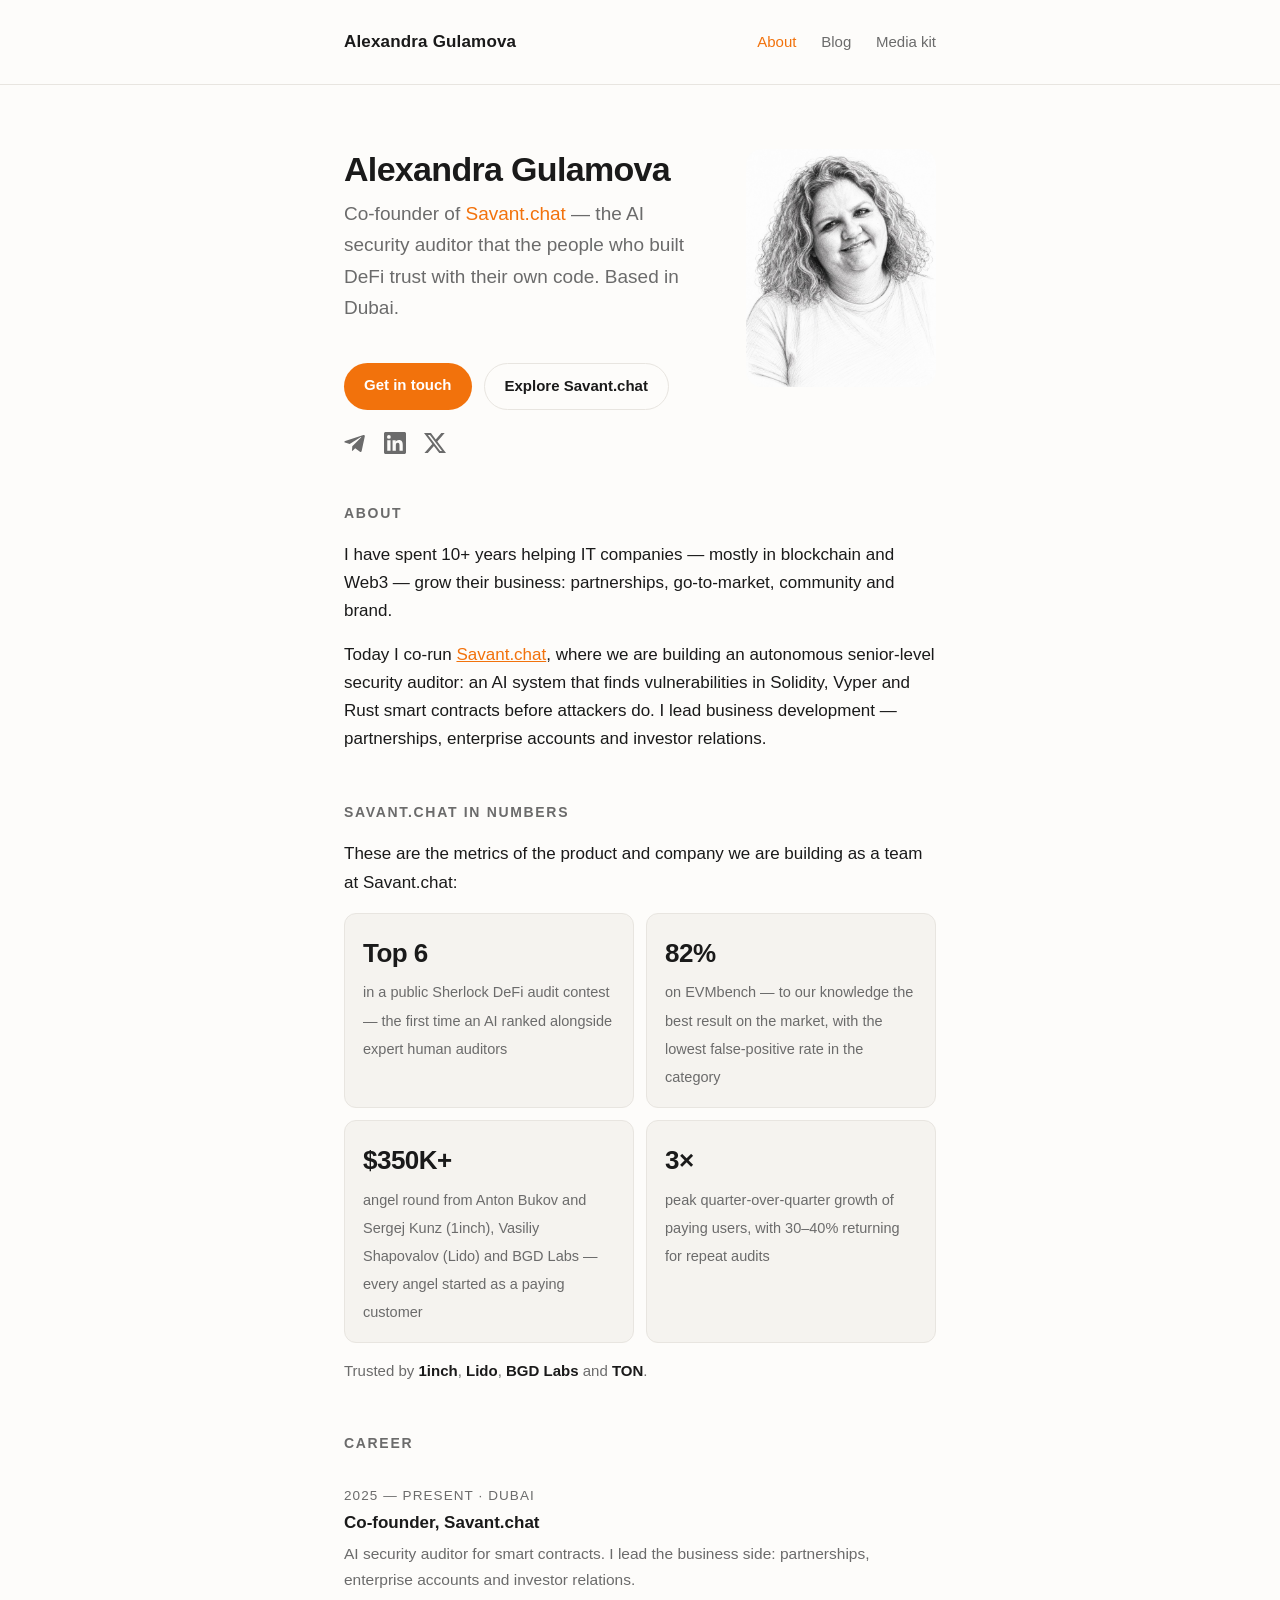
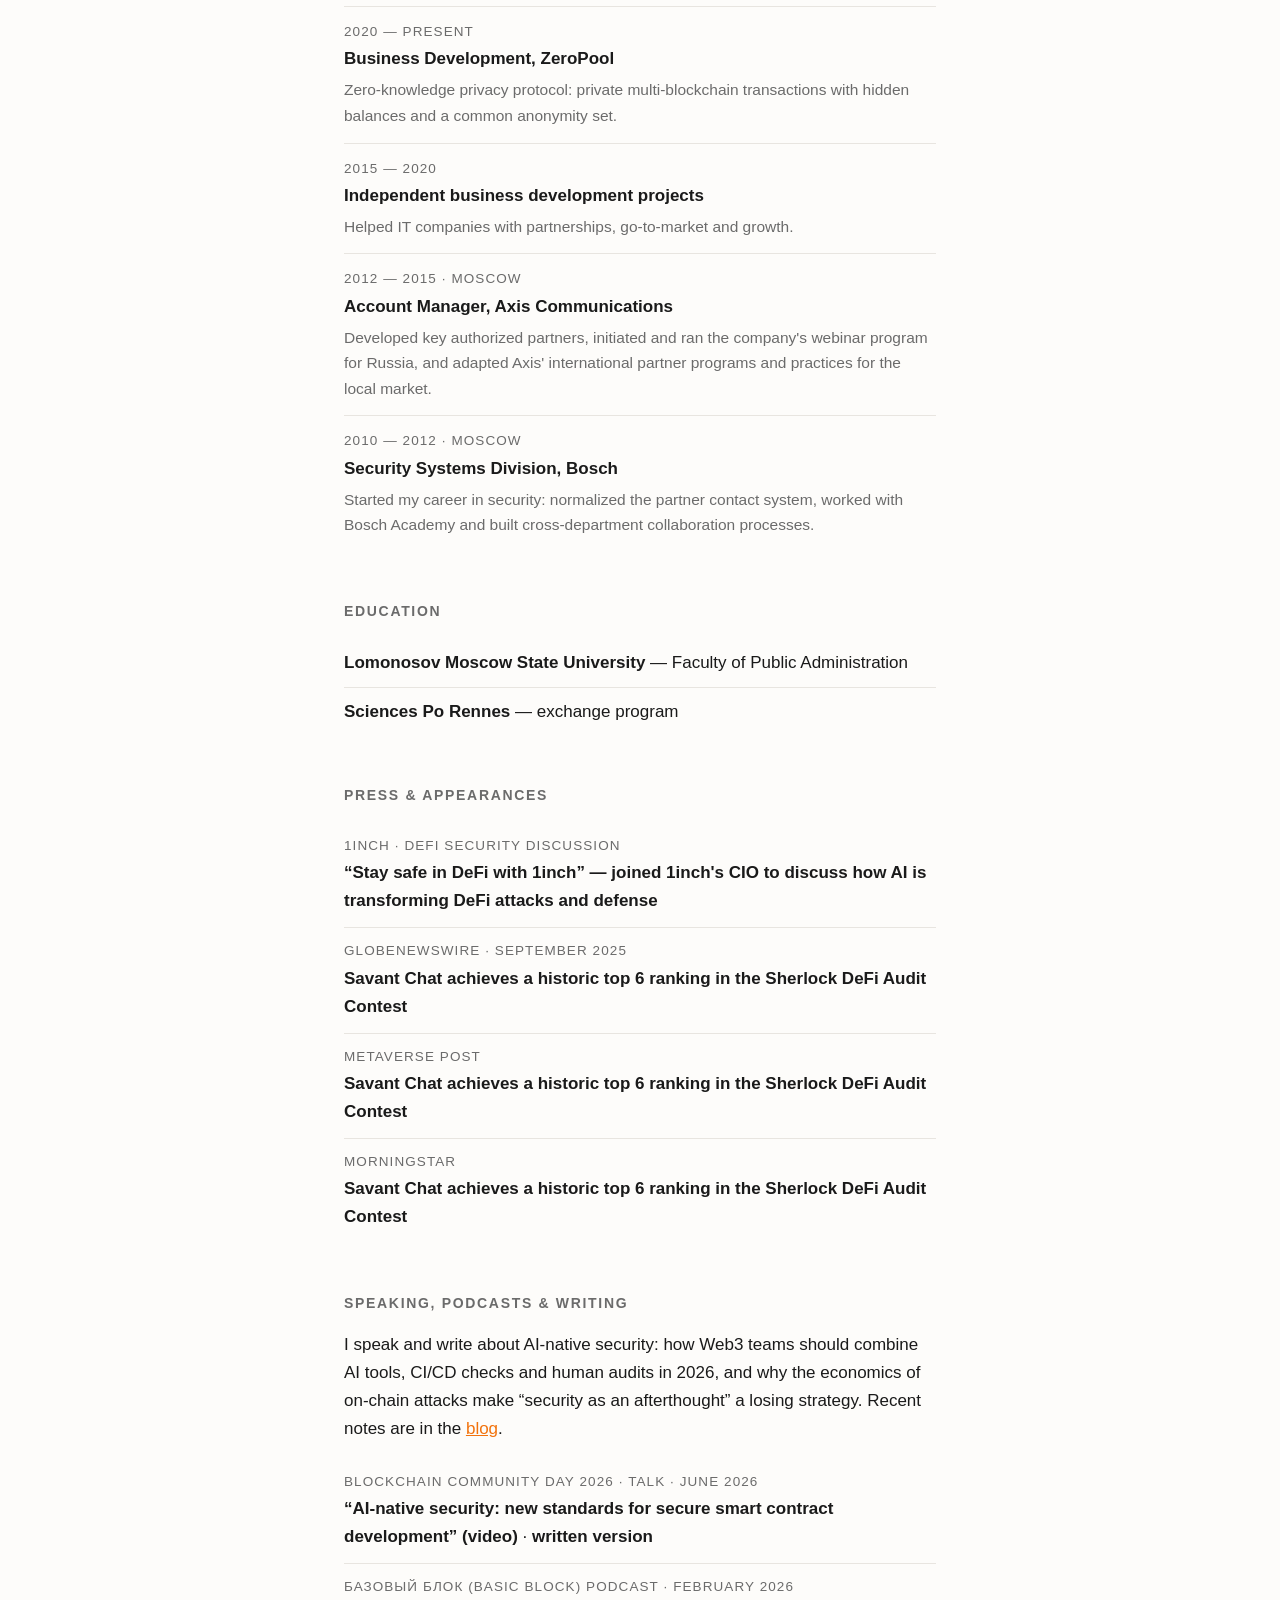
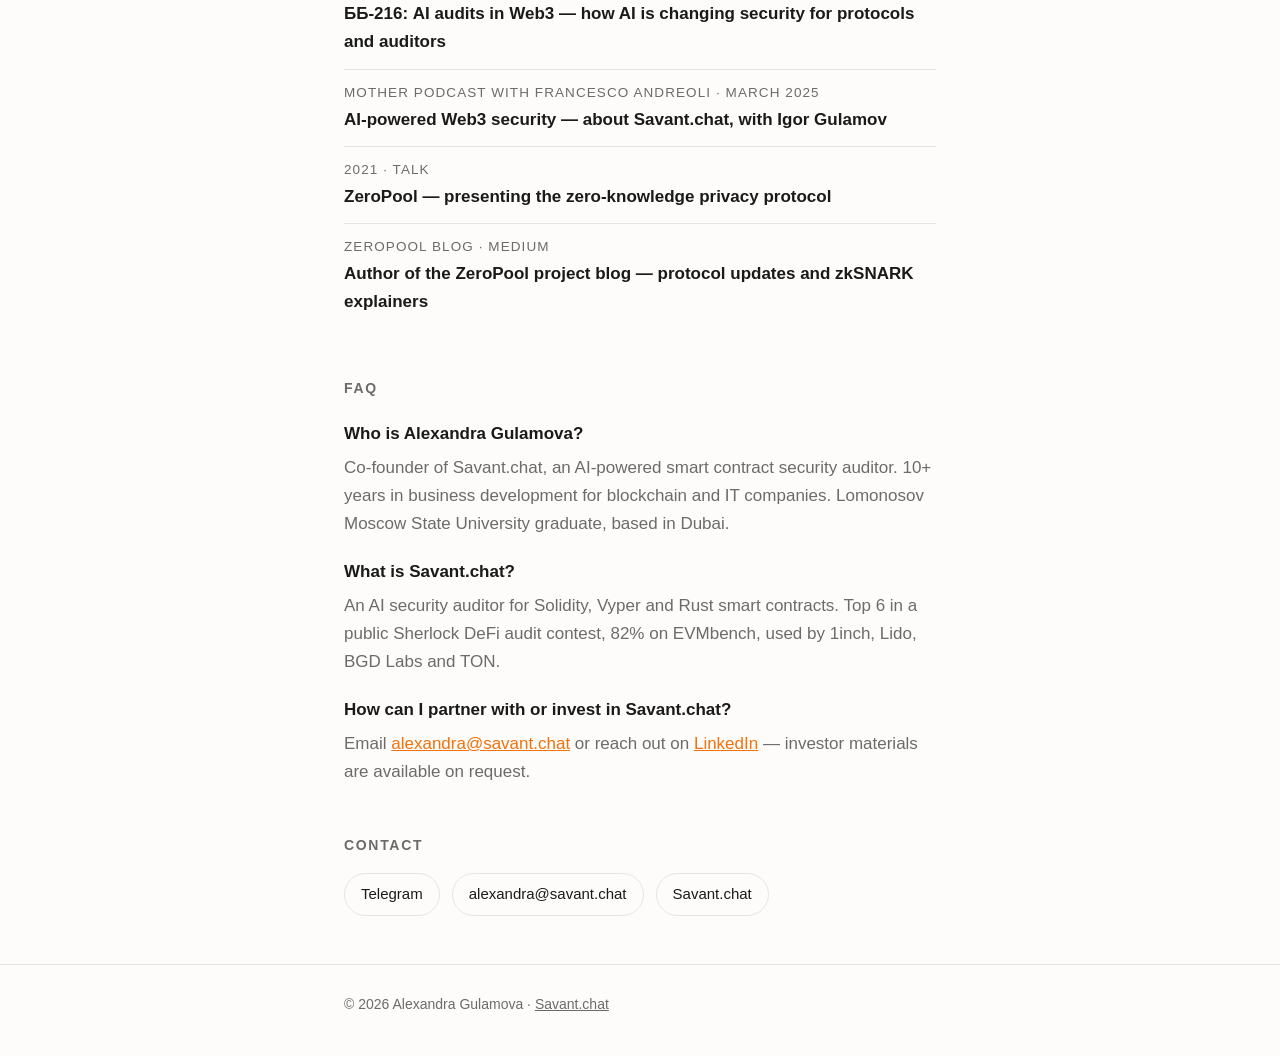
==== index.html @ 01d010b0 "Personal site: pages, blog generator, media kit Co-Authored-By: Claude Fable 5 <noreply@anthropic.co" ====
<!DOCTYPE html>
<html lang="en">
<head>
<meta charset="UTF-8">
<meta name="viewport" content="width=device-width, initial-scale=1.0">
<title>Alexandra Gulamova — Co-founder of Savant.chat | AI Smart Contract Security</title>
<meta name="description" content="Alexandra Gulamova is a co-founder of Savant.chat, the AI smart contract security auditor trusted by 1inch, Lido, BGD Labs and TON. 10+ years of business development in blockchain and IT. Based in Dubai. Open to partnerships and investor conversations.">
<meta name="author" content="Alexandra Gulamova">
<link rel="canonical" href="https://alexandragulamova.com/">
<meta property="og:type" content="profile">
<meta property="og:title" content="Alexandra Gulamova — Co-founder of Savant.chat">
<meta property="og:description" content="Co-founder of Savant.chat, the AI smart contract auditor trusted by 1inch, Lido, BGD Labs and TON. Backed by angels from 1inch and Lido. Open to partnerships and investor conversations.">
<meta property="og:url" content="https://alexandragulamova.com/">
<meta property="og:image" content="https://alexandragulamova.com/assets/alexandra.jpg">
<link rel="stylesheet" href="style.css">
<script type="application/ld+json">
{
  "@context": "https://schema.org",
  "@graph": [
    {
      "@type": "Person",
      "@id": "https://alexandragulamova.com/#person",
      "name": "Alexandra Gulamova",
      "url": "https://alexandragulamova.com/",
      "image": "https://alexandragulamova.com/assets/alexandra.jpg",
      "email": "mailto:alexandra@savant.chat",
      "jobTitle": "Co-founder",
      "description": "Co-founder of Savant.chat, the AI smart contract security auditor trusted by 1inch, Lido, BGD Labs and TON. 10+ years of business development in blockchain and IT.",
      "worksFor": {
        "@type": "Organization",
        "@id": "https://savant.chat/#org",
        "name": "Savant.chat",
        "url": "https://savant.chat",
        "description": "AI-powered smart contract security auditor for Solidity, Vyper and Rust. Ranked top 6 in a public Sherlock DeFi audit contest against expert human auditors. Trusted by 1inch, Lido, BGD Labs and TON; backed by angel investors from 1inch and Lido."
      },
      "affiliation": {
        "@type": "Organization",
        "name": "ZeroPool",
        "url": "https://zeropool.network/",
        "description": "Zero-knowledge privacy protocol for multi-blockchain private transactions"
      },
      "alumniOf": [
        {
          "@type": "CollegeOrUniversity",
          "name": "Lomonosov Moscow State University, Faculty of Public Administration"
        },
        {
          "@type": "CollegeOrUniversity",
          "name": "Sciences Po Rennes"
        }
      ],
      "address": {
        "@type": "PostalAddress",
        "addressLocality": "Dubai",
        "addressCountry": "AE"
      },
      "knowsAbout": ["Web3 security", "smart contract auditing", "AI security tools", "business development", "go-to-market strategy", "partnerships", "blockchain", "DeFi"],
      "sameAs": [
        "https://www.linkedin.com/in/alexandra-gulamova/",
        "https://x.com/alexgulamova",
        "https://t.me/AlexandraGulamova"
      ],
      "subjectOf": [
        {
          "@type": "Article",
          "headline": "Stay safe in DeFi with 1inch",
          "url": "https://1inch.com/blog/post/stay-safe-in-defi-with-1inch",
          "publisher": { "@type": "Organization", "name": "1inch" }
        },
        {
          "@type": "Article",
          "headline": "Savant Chat achieves a historic top 6 ranking in the Sherlock DeFi Audit Contest",
          "url": "https://www.globenewswire.com/news-release/2025/09/02/3143051/0/en/Savant-Chat-achieves-a-historic-top-6-ranking-in-the-Sherlock-DeFi-Audit-Contest.html",
          "publisher": { "@type": "Organization", "name": "GlobeNewswire" }
        },
        {
          "@type": "VideoObject",
          "name": "ББ-216: Игорь и Александра Гуламовы (Savant.chat) про ИИ-аудиты в Web3",
          "url": "https://www.youtube.com/watch?v=EudACqKiTMM",
          "publisher": { "@type": "Organization", "name": "Базовый Блок podcast" }
        },
        {
          "@type": "VideoObject",
          "name": "AI-native security: new standards for secure smart contract development — Blockchain Community Day 2026",
          "url": "https://www.youtube.com/watch?v=ZrZ4AwwzMtY",
          "publisher": { "@type": "Organization", "name": "Blockchain Professionals" }
        },
        {
          "@type": "VideoObject",
          "name": "AI powered Web3 Security — Mother podcast with Francesco Andreoli",
          "url": "https://www.youtube.com/watch?v=mXVgyqHAiFk",
          "publisher": { "@type": "Organization", "name": "Mother" }
        }
      ]
    },
    {
      "@type": "WebSite",
      "url": "https://alexandragulamova.com/",
      "name": "Alexandra Gulamova",
      "about": { "@id": "https://alexandragulamova.com/#person" }
    },
    {
      "@type": "FAQPage",
      "mainEntity": [
        {
          "@type": "Question",
          "name": "Who is Alexandra Gulamova?",
          "acceptedAnswer": {
            "@type": "Answer",
            "text": "Alexandra Gulamova is a co-founder of Savant.chat, an AI-powered smart contract security auditor. She has 10+ years of experience in business development for blockchain and IT companies, graduated from Lomonosov Moscow State University, and is based in Dubai."
          }
        },
        {
          "@type": "Question",
          "name": "What is Savant.chat?",
          "acceptedAnswer": {
            "@type": "Answer",
            "text": "Savant.chat is an AI security auditor for smart contracts in Solidity, Vyper and Rust. It ranked top 6 in a public Sherlock DeFi audit contest against expert human auditors, scores 82% on EVMbench, and is used by 1inch, Lido, BGD Labs and TON. The company raised a $350K+ angel round from the founders of 1inch and Lido — every angel started as a paying customer."
          }
        },
        {
          "@type": "Question",
          "name": "How can I partner with or invest in Savant.chat?",
          "acceptedAnswer": {
            "@type": "Answer",
            "text": "For partnerships, enterprise pilots, or investor conversations, contact Alexandra Gulamova on LinkedIn (linkedin.com/in/alexandra-gulamova). Investor materials are available on request."
          }
        }
      ]
    }
  ]
}
</script>
</head>
<body>

<header class="site">
  <div class="wrap">
    <a class="logo" href="index.html">Alexandra Gulamova</a>
    <nav>
      <a href="index.html" aria-current="page">About</a>
      <a href="blog/index.html">Blog</a>
      <a href="media-kit.html">Media kit</a>
    </nav>
  </div>
</header>

<main>
  <div class="wrap">
    <div class="hero">
      <div class="hero-text">
        <h1>Alexandra Gulamova</h1>
        <p class="tagline">Co-founder of <a href="https://savant.chat">Savant.chat</a> — the AI security auditor that the people who built DeFi trust with their own code. Based in Dubai.</p>
        <div class="cta">
          <a class="primary" href="https://t.me/AlexandraGulamova">Get in touch</a>
          <a class="secondary" href="https://savant.chat">Explore Savant.chat</a>
        </div>
        <div class="social">
          <a href="https://t.me/AlexandraGulamova" aria-label="Telegram" title="Telegram">
            <svg viewBox="0 0 24 24" xmlns="http://www.w3.org/2000/svg" role="img" aria-hidden="true"><path d="M9.04 15.51l-.37 5.24c.53 0 .76-.23 1.04-.5l2.5-2.39 5.18 3.79c.95.52 1.63.25 1.87-.87l3.39-15.91c.3-1.4-.51-1.95-1.44-1.6L1.32 9.86c-1.36.53-1.34 1.29-.23 1.64l5.08 1.58L17.96 5.7c.56-.37 1.07-.17.65.2L9.04 15.51z"/></svg>
          </a>
          <a href="https://www.linkedin.com/in/alexandra-gulamova/" aria-label="LinkedIn" title="LinkedIn">
            <svg viewBox="0 0 24 24" xmlns="http://www.w3.org/2000/svg" role="img" aria-hidden="true"><path d="M20.45 20.45h-3.55v-5.57c0-1.33-.03-3.04-1.85-3.04-1.86 0-2.14 1.45-2.14 2.94v5.67H9.35V9h3.41v1.56h.05c.48-.9 1.64-1.85 3.37-1.85 3.6 0 4.27 2.37 4.27 5.46v6.28zM5.34 7.43a2.06 2.06 0 1 1 0-4.12 2.06 2.06 0 0 1 0 4.12zM7.12 20.45H3.56V9h3.56v11.45zM22.22 0H1.77C.79 0 0 .77 0 1.72v20.55C0 23.23.79 24 1.77 24h20.45c.98 0 1.78-.77 1.78-1.73V1.72C24 .77 23.2 0 22.22 0z"/></svg>
          </a>
          <a href="https://x.com/alexgulamova" aria-label="X (Twitter)" title="X (Twitter)">
            <svg viewBox="0 0 24 24" xmlns="http://www.w3.org/2000/svg" role="img" aria-hidden="true"><path d="M18.9 1.15h3.68l-8.04 9.19L24 22.85h-7.41l-5.8-7.58-6.64 7.58H.47l8.6-9.83L0 1.15h7.59l5.24 6.93 6.07-6.93zm-1.29 19.5h2.04L6.49 3.24H4.3l13.31 17.41z"/></svg>
          </a>
        </div>
      </div>
      <img src="assets/alexandra.jpg" alt="Alexandra Gulamova, co-founder of Savant.chat — pencil portrait" width="576" height="720">
    </div>

    <h2>About</h2>
    <p>I have spent 10+ years helping IT companies — mostly in blockchain and Web3 — grow their business: partnerships, go-to-market, community and brand.</p>
    <p>Today I co-run <a href="https://savant.chat">Savant.chat</a>, where we are building an autonomous senior-level security auditor: an AI system that finds vulnerabilities in Solidity, Vyper and Rust smart contracts before attackers do. I lead business development — partnerships, enterprise accounts and investor relations.</p>

    <h2>Savant.chat in numbers</h2>
    <p>These are the metrics of the product and company we are building as a team at Savant.chat:</p>
    <div class="metrics">
      <div class="metric"><span class="num">Top 6</span><span class="desc">in a public Sherlock DeFi audit contest — the first time an AI ranked alongside expert human auditors</span></div>
      <div class="metric"><span class="num">82%</span><span class="desc">on EVMbench — to our knowledge the best result on the market, with the lowest false-positive rate in the category</span></div>
      <div class="metric"><span class="num">$350K+</span><span class="desc">angel round from Anton Bukov and Sergej Kunz (1inch), Vasiliy Shapovalov (Lido) and BGD Labs — every angel started as a paying customer</span></div>
      <div class="metric"><span class="num">3×</span><span class="desc">peak quarter-over-quarter growth of paying users, with 30–40% returning for repeat audits</span></div>
    </div>
    <p class="trusted">Trusted by <strong>1inch</strong>, <strong>Lido</strong>, <strong>BGD Labs</strong> and <strong>TON</strong>.</p>

    <h2>Career</h2>
    <ul class="timeline">
      <li>
        <span class="period">2025 — present · Dubai</span>
        <span class="role">Co-founder, Savant.chat</span>
        <p>AI security auditor for smart contracts. I lead the business side: partnerships, enterprise accounts and investor relations.</p>
      </li>
      <li>
        <span class="period">2020 — present</span>
        <span class="role">Business Development, ZeroPool</span>
        <p>Zero-knowledge privacy protocol: private multi-blockchain transactions with hidden balances and a common anonymity set.</p>
      </li>
      <li>
        <span class="period">2015 — 2020</span>
        <span class="role">Independent business development projects</span>
        <p>Helped IT companies with partnerships, go-to-market and growth.</p>
      </li>
      <li>
        <span class="period">2012 — 2015 · Moscow</span>
        <span class="role">Account Manager, Axis Communications</span>
        <p>Developed key authorized partners, initiated and ran the company's webinar program for Russia, and adapted Axis' international partner programs and practices for the local market.</p>
      </li>
      <li>
        <span class="period">2010 — 2012 · Moscow</span>
        <span class="role">Security Systems Division, Bosch</span>
        <p>Started my career in security: normalized the partner contact system, worked with Bosch Academy and built cross-department collaboration processes.</p>
      </li>
    </ul>

    <h2>Education</h2>
    <ul class="facts">
      <li><strong>Lomonosov Moscow State University</strong> — Faculty of Public Administration</li>
      <li><strong>Sciences Po Rennes</strong> — exchange program</li>
    </ul>

    <h2>Press &amp; appearances</h2>
    <ul class="press">
      <li>
        <span class="src">1inch · DeFi security discussion</span>
        <a href="https://1inch.com/blog/post/stay-safe-in-defi-with-1inch">“Stay safe in DeFi with 1inch” — joined 1inch's CIO to discuss how AI is transforming DeFi attacks and defense</a>
      </li>
      <li>
        <span class="src">GlobeNewswire · September 2025</span>
        <a href="https://www.globenewswire.com/news-release/2025/09/02/3143051/0/en/Savant-Chat-achieves-a-historic-top-6-ranking-in-the-Sherlock-DeFi-Audit-Contest.html">Savant Chat achieves a historic top 6 ranking in the Sherlock DeFi Audit Contest</a>
      </li>
      <li>
        <span class="src">Metaverse Post</span>
        <a href="https://mpost.io/savant-chat-achieves-a-historic-top-6-ranking-in-the-sherlock-defi-audit-contest/">Savant Chat achieves a historic top 6 ranking in the Sherlock DeFi Audit Contest</a>
      </li>
      <li>
        <span class="src">Morningstar</span>
        <a href="https://www.morningstar.com/news/globe-newswire/9521866/savant-chat-achieves-a-historic-top-6-ranking-in-the-sherlock-defi-audit-contest">Savant Chat achieves a historic top 6 ranking in the Sherlock DeFi Audit Contest</a>
      </li>
    </ul>

    <h2>Speaking, podcasts &amp; writing</h2>
    <p>I speak and write about AI-native security: how Web3 teams should combine AI tools, CI/CD checks and human audits in 2026, and why the economics of on-chain attacks make “security as an afterthought” a losing strategy. Recent notes are in the <a href="blog/index.html">blog</a>.</p>
    <ul class="press">
      <li>
        <span class="src">Blockchain Community Day 2026 · Talk · June 2026</span>
        <a href="https://www.youtube.com/watch?v=ZrZ4AwwzMtY">“AI-native security: new standards for secure smart contract development” (video)</a> · <a href="blog/ai-native-security-stack-2026.html">written version</a>
      </li>
      <li>
        <span class="src">Базовый Блок (Basic Block) podcast · February 2026</span>
        <a href="https://www.youtube.com/watch?v=EudACqKiTMM">ББ-216: AI audits in Web3 — how AI is changing security for protocols and auditors</a>
      </li>
      <li>
        <span class="src">Mother podcast with Francesco Andreoli · March 2025</span>
        <a href="https://www.youtube.com/watch?v=mXVgyqHAiFk">AI-powered Web3 security — about Savant.chat, with Igor Gulamov</a>
      </li>
      <li>
        <span class="src">2021 · Talk</span>
        <a href="https://www.youtube.com/watch?v=l5u73IUdxP8">ZeroPool — presenting the zero-knowledge privacy protocol</a>
      </li>
      <li>
        <span class="src">ZeroPool blog · Medium</span>
        <a href="https://medium.com/zeropool">Author of the ZeroPool project blog — protocol updates and zkSNARK explainers</a>
      </li>
    </ul>

    <h2>FAQ</h2>
    <dl class="faq">
      <dt>Who is Alexandra Gulamova?</dt>
      <dd>Co-founder of Savant.chat, an AI-powered smart contract security auditor. 10+ years in business development for blockchain and IT companies. Lomonosov Moscow State University graduate, based in Dubai.</dd>
      <dt>What is Savant.chat?</dt>
      <dd>An AI security auditor for Solidity, Vyper and Rust smart contracts. Top 6 in a public Sherlock DeFi audit contest, 82% on EVMbench, used by 1inch, Lido, BGD Labs and TON.</dd>
      <dt>How can I partner with or invest in Savant.chat?</dt>
      <dd>Email <a href="mailto:alexandra@savant.chat">alexandra@savant.chat</a> or reach out on <a href="https://www.linkedin.com/in/alexandra-gulamova/">LinkedIn</a> — investor materials are available on request.</dd>
    </dl>

    <h2>Contact</h2>
    <div class="links">
      <a href="https://t.me/AlexandraGulamova">Telegram</a>
      <a href="mailto:alexandra@savant.chat">alexandra@savant.chat</a>
      <a href="https://savant.chat">Savant.chat</a>
    </div>
  </div>
</main>

<footer class="site">
  <div class="wrap">
    © 2026 Alexandra Gulamova · <a href="https://savant.chat">Savant.chat</a>
  </div>
</footer>

</body>
</html>
---- style.css ----
:root {
  --bg: #fdfcfa;
  --text: #1a1a1a;
  --muted: #6b6b6b;
  --accent: #f2720c;
  --rule: #e8e5e0;
  --card: #f5f3ef;
  --max: 640px;
}

@media (prefers-color-scheme: dark) {
  :root {
    --bg: #141414;
    --text: #ececec;
    --muted: #9a9a9a;
    --accent: #ff9d42;
    --rule: #2c2c2c;
    --card: #1d1d1d;
  }
}

* { box-sizing: border-box; }

body {
  margin: 0;
  background: var(--bg);
  color: var(--text);
  font-family: -apple-system, BlinkMacSystemFont, "Segoe UI", Roboto, "Helvetica Neue", Arial, sans-serif;
  font-size: 17px;
  line-height: 1.65;
  -webkit-font-smoothing: antialiased;
}

.wrap {
  max-width: var(--max);
  margin: 0 auto;
  padding: 0 24px;
}

header.site {
  padding: 28px 0;
  border-bottom: 1px solid var(--rule);
}

header.site .wrap {
  display: flex;
  justify-content: space-between;
  align-items: baseline;
}

.logo {
  font-weight: 600;
  letter-spacing: 0.01em;
  text-decoration: none;
  color: var(--text);
}

nav {
  text-align: right;
}

nav a {
  color: var(--muted);
  text-decoration: none;
  margin-left: 20px;
  font-size: 15px;
  white-space: nowrap;
}

@media (max-width: 520px) {
  nav a { margin-left: 12px; }
}

nav a:hover, nav a[aria-current="page"] { color: var(--accent); }

main { padding: 64px 0 48px; }

h1 {
  font-size: 34px;
  line-height: 1.2;
  letter-spacing: -0.02em;
  margin: 0 0 8px;
  font-weight: 700;
}

.tagline {
  font-size: 19px;
  color: var(--muted);
  margin: 0 0 40px;
}

.tagline a { color: var(--accent); text-decoration: none; }
.tagline a:hover { text-decoration: underline; }

h2 {
  font-size: 14px;
  text-transform: uppercase;
  letter-spacing: 0.12em;
  color: var(--muted);
  font-weight: 600;
  margin: 48px 0 16px;
}

p { margin: 0 0 16px; }

a { color: var(--accent); }

ul.facts {
  list-style: none;
  padding: 0;
  margin: 0;
}

ul.facts li {
  padding: 10px 0;
  border-bottom: 1px solid var(--rule);
}

ul.facts li:last-child { border-bottom: none; }

ul.facts strong { font-weight: 600; }

.links {
  display: flex;
  flex-wrap: wrap;
  gap: 12px;
  margin-top: 8px;
}

.links a {
  display: inline-block;
  padding: 8px 16px;
  border: 1px solid var(--rule);
  border-radius: 999px;
  text-decoration: none;
  color: var(--text);
  font-size: 15px;
  transition: border-color 0.15s;
}

.links a:hover { border-color: var(--accent); color: var(--accent); }

/* Hero */
.hero {
  display: flex;
  gap: 36px;
  align-items: flex-start;
}

.hero-text { flex: 1; }

.hero img {
  width: 190px;
  height: 238px;
  object-fit: cover;
  border-radius: 16px;
  flex-shrink: 0;
}

@media (max-width: 560px) {
  .hero { flex-direction: column-reverse; gap: 20px; }
  .hero img { width: 132px; height: 165px; }
}

/* Media kit */
.kit-photos {
  display: grid;
  grid-template-columns: 1fr 1fr;
  gap: 16px;
  margin: 0 0 8px;
}

.kit-photos figure { margin: 0; }

.kit-photos img {
  width: 100%;
  border-radius: 12px;
  display: block;
}

.kit-photos figcaption {
  font-size: 14px;
  color: var(--muted);
  margin-top: 8px;
}

.kit-photos figcaption a { color: var(--accent); }

/* Hero CTA */
.cta {
  display: flex;
  flex-wrap: wrap;
  gap: 12px;
  margin: 0 0 8px;
}

.cta a {
  display: inline-block;
  padding: 10px 20px;
  border-radius: 999px;
  text-decoration: none;
  font-size: 15px;
  font-weight: 600;
}

.cta a.primary {
  background: var(--accent);
  color: #fff;
}

@media (prefers-color-scheme: dark) {
  .cta a.primary { color: #1c1208; }
}

.cta a.primary:hover { opacity: 0.9; }

.cta a.secondary {
  border: 1px solid var(--rule);
  color: var(--text);
}

.cta a.secondary:hover { border-color: var(--accent); color: var(--accent); }

/* Social icons */
.social {
  display: flex;
  gap: 18px;
  margin-top: 22px;
  align-items: center;
}

.social a {
  color: var(--muted);
  transition: color 0.15s;
}

.social a:hover { color: var(--accent); }

.social svg {
  width: 22px;
  height: 22px;
  display: block;
  fill: currentColor;
}

/* Metric cards */
.metrics {
  display: grid;
  grid-template-columns: 1fr 1fr;
  gap: 12px;
  margin: 0 0 16px;
}

.metric {
  background: var(--card);
  border: 1px solid var(--rule);
  border-radius: 12px;
  padding: 18px 18px 16px;
}

.metric .num {
  display: block;
  font-size: 26px;
  font-weight: 700;
  letter-spacing: -0.02em;
  margin-bottom: 4px;
}

.metric .desc {
  font-size: 14.5px;
  color: var(--muted);
  line-height: 1.45;
}

.trusted {
  font-size: 15px;
  color: var(--muted);
}

.trusted strong { color: var(--text); font-weight: 600; }

/* Career timeline */
ul.timeline {
  list-style: none;
  padding: 0;
  margin: 0;
}

ul.timeline li {
  padding: 14px 0;
  border-bottom: 1px solid var(--rule);
}

ul.timeline li:last-child { border-bottom: none; }

ul.timeline .period {
  display: block;
  font-size: 13.5px;
  text-transform: uppercase;
  letter-spacing: 0.08em;
  color: var(--muted);
  margin-bottom: 2px;
}

ul.timeline .role {
  font-weight: 650;
}

ul.timeline p {
  margin: 4px 0 0;
  font-size: 15.5px;
  color: var(--muted);
}

/* Press list */
ul.press {
  list-style: none;
  padding: 0;
  margin: 0;
}

ul.press li {
  padding: 12px 0;
  border-bottom: 1px solid var(--rule);
}

ul.press li:last-child { border-bottom: none; }

ul.press .src {
  display: block;
  font-size: 13.5px;
  text-transform: uppercase;
  letter-spacing: 0.08em;
  color: var(--muted);
  margin-bottom: 2px;
}

ul.press a {
  text-decoration: none;
  color: var(--text);
  font-weight: 550;
}

ul.press a:hover { color: var(--accent); }

/* FAQ */
.faq dt {
  font-weight: 650;
  margin: 20px 0 6px;
}

.faq dd {
  margin: 0 0 4px;
  color: var(--muted);
}

.faq dd a { color: var(--accent); }

@media (max-width: 520px) {
  .metrics { grid-template-columns: 1fr; }
}

/* Blog list */
.post-list { list-style: none; padding: 0; margin: 0; }

.post-list li {
  padding: 20px 0;
  border-bottom: 1px solid var(--rule);
}

.post-list .date {
  font-size: 14px;
  color: var(--muted);
  display: block;
  margin-bottom: 4px;
}

.post-list a.title {
  font-size: 20px;
  font-weight: 600;
  text-decoration: none;
  color: var(--text);
}

.post-list a.title:hover { color: var(--accent); }

.post-list p { color: var(--muted); font-size: 16px; margin: 6px 0 0; }

/* Article */
article h1 { font-size: 30px; margin-bottom: 4px; }

article .meta {
  color: var(--muted);
  font-size: 15px;
  margin-bottom: 36px;
}

article h2 {
  font-size: 21px;
  text-transform: none;
  letter-spacing: -0.01em;
  color: var(--text);
  font-weight: 650;
  margin: 36px 0 12px;
}

article ul { padding-left: 22px; margin: 0 0 16px; }
article li { margin-bottom: 6px; }

blockquote {
  margin: 24px 0;
  padding: 16px 20px;
  background: var(--card);
  border-left: 3px solid var(--accent);
  border-radius: 0 8px 8px 0;
  color: var(--muted);
}

blockquote p:last-child { margin-bottom: 0; }

footer.site {
  border-top: 1px solid var(--rule);
  padding: 28px 0 40px;
  color: var(--muted);
  font-size: 14px;
}

footer.site a { color: var(--muted); }

@media (max-width: 520px) {
  h1 { font-size: 28px; }
  main { padding: 44px 0 32px; }
}
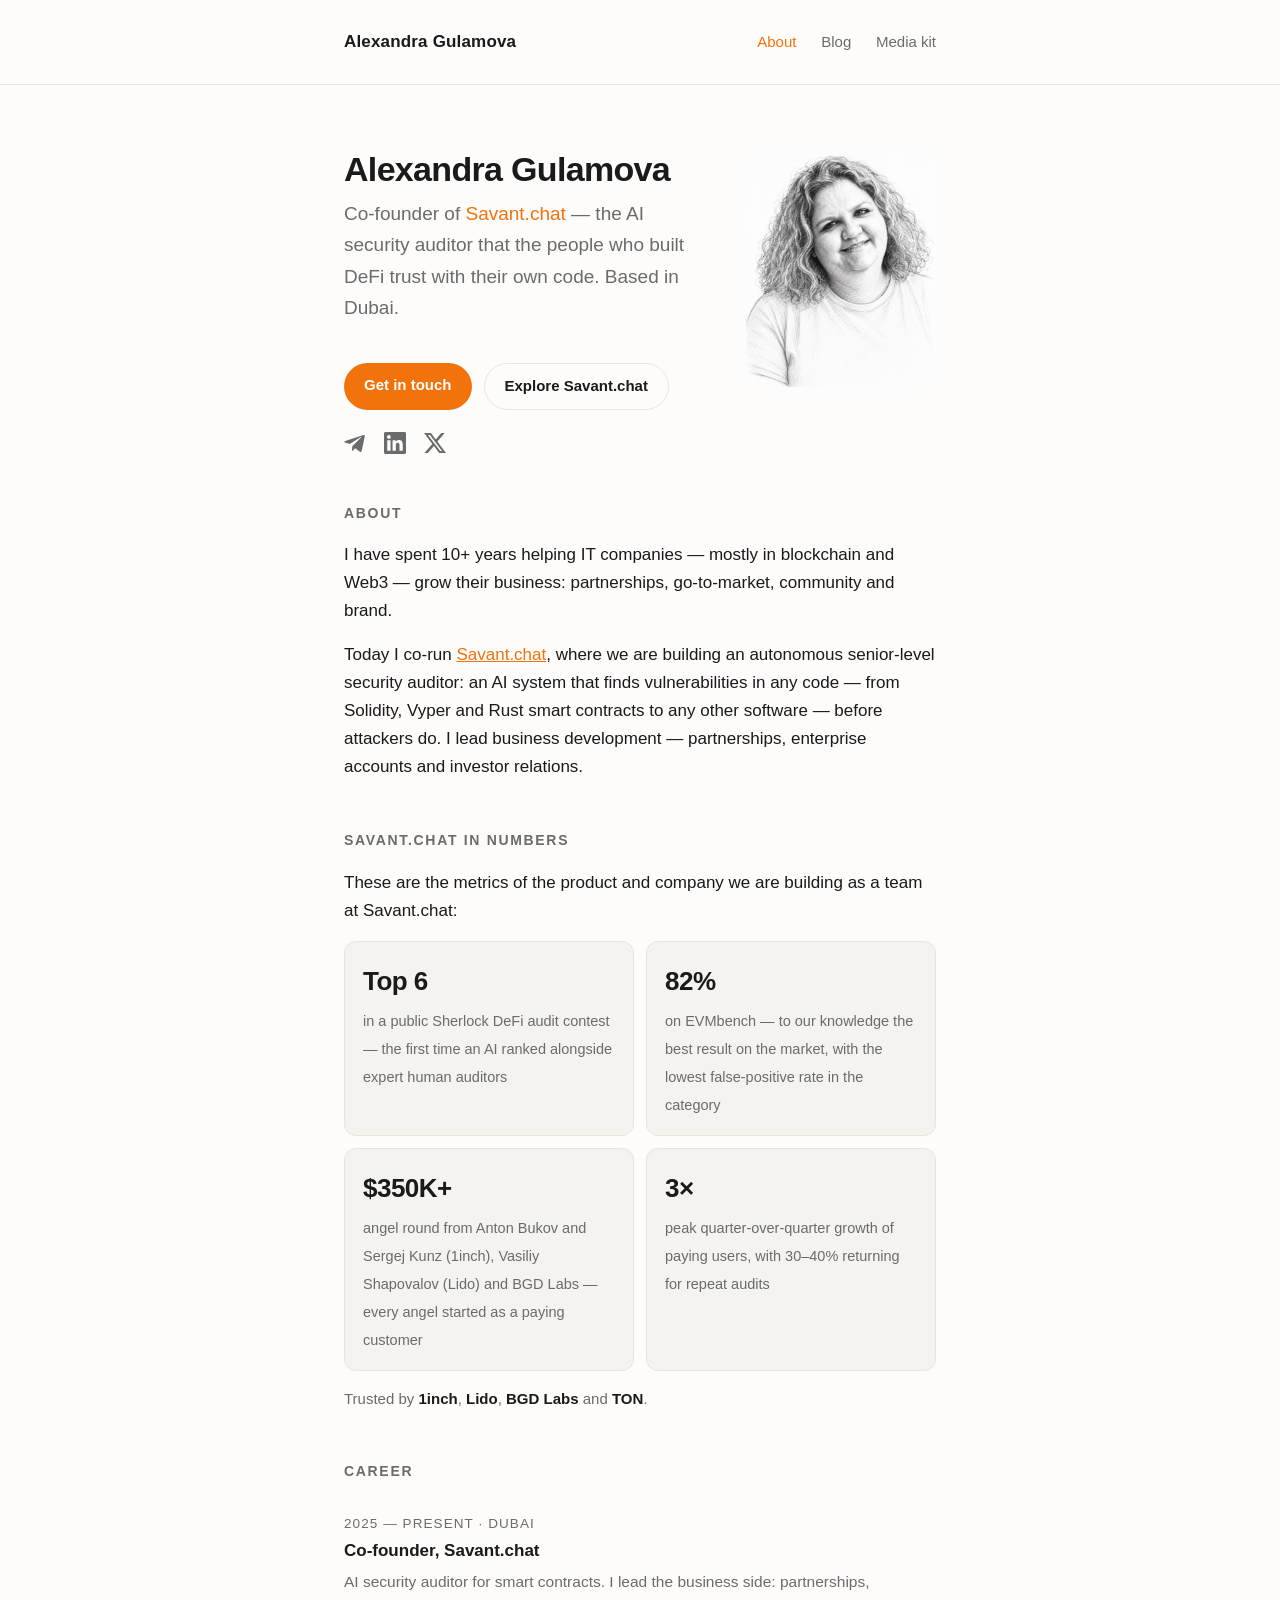
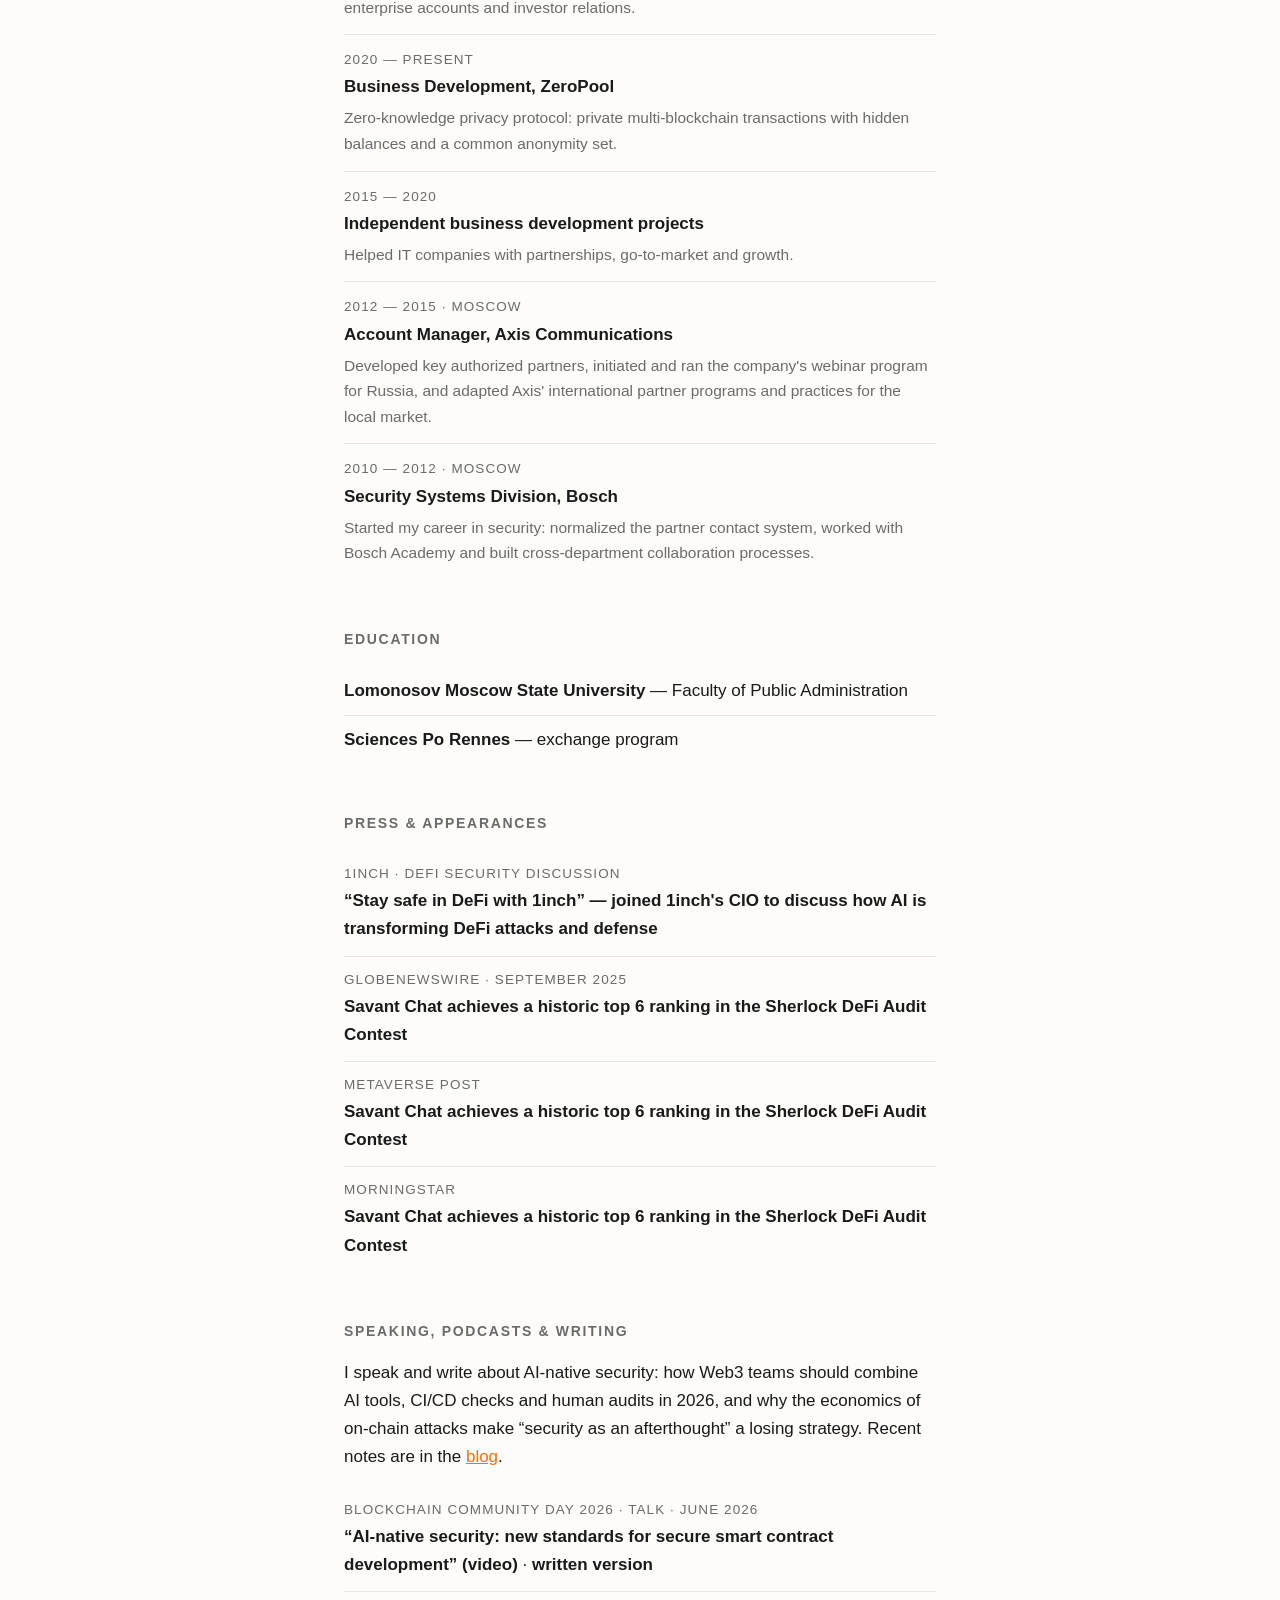
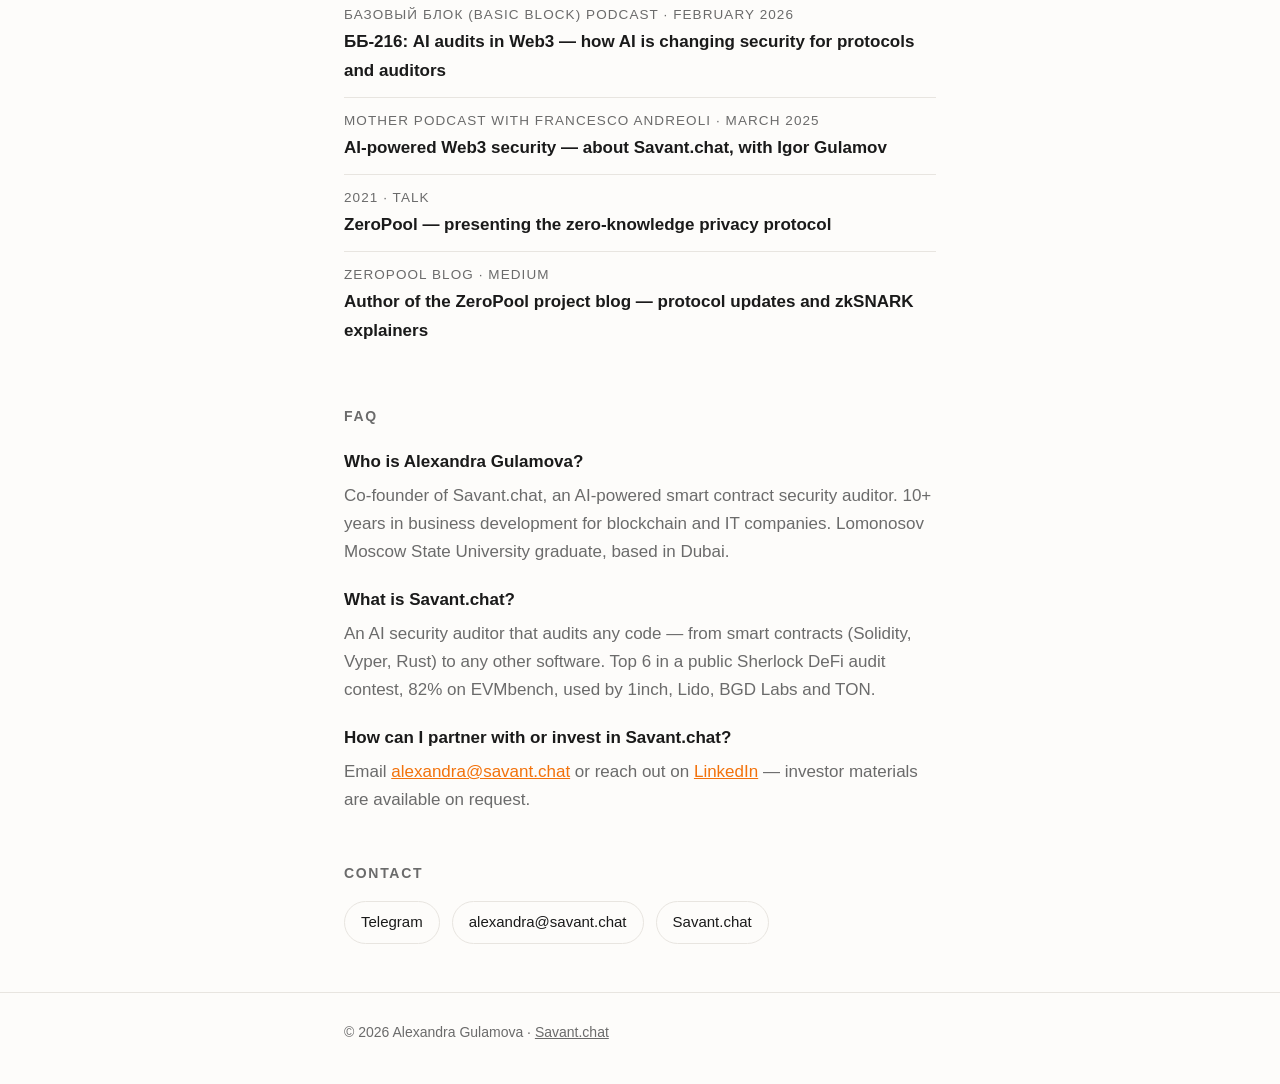
==== commit 5c19ff5a: "Savant.chat audits any code, not only smart contracts Co-Authored-By: Claude Fable 5 <noreply@anthro" ====
--- a/index.html
+++ b/index.html
@@ -4,12 +4,12 @@
 <meta charset="UTF-8">
 <meta name="viewport" content="width=device-width, initial-scale=1.0">
 <title>Alexandra Gulamova — Co-founder of Savant.chat | AI Smart Contract Security</title>
-<meta name="description" content="Alexandra Gulamova is a co-founder of Savant.chat, the AI smart contract security auditor trusted by 1inch, Lido, BGD Labs and TON. 10+ years of business development in blockchain and IT. Based in Dubai. Open to partnerships and investor conversations.">
+<meta name="description" content="Alexandra Gulamova is a co-founder of Savant.chat, the AI security auditor for any code, trusted by 1inch, Lido, BGD Labs and TON. 10+ years of business development in blockchain and IT. Based in Dubai. Open to partnerships and investor conversations.">
 <meta name="author" content="Alexandra Gulamova">
 <link rel="canonical" href="https://alexandragulamova.com/">
 <meta property="og:type" content="profile">
 <meta property="og:title" content="Alexandra Gulamova — Co-founder of Savant.chat">
-<meta property="og:description" content="Co-founder of Savant.chat, the AI smart contract auditor trusted by 1inch, Lido, BGD Labs and TON. Backed by angels from 1inch and Lido. Open to partnerships and investor conversations.">
+<meta property="og:description" content="Co-founder of Savant.chat, the AI security auditor for any code, trusted by 1inch, Lido, BGD Labs and TON. Backed by angels from 1inch and Lido. Open to partnerships and investor conversations.">
 <meta property="og:url" content="https://alexandragulamova.com/">
 <meta property="og:image" content="https://alexandragulamova.com/assets/alexandra.jpg">
 <link rel="stylesheet" href="style.css">
@@ -25,13 +25,13 @@
       "image": "https://alexandragulamova.com/assets/alexandra.jpg",
       "email": "mailto:alexandra@savant.chat",
       "jobTitle": "Co-founder",
-      "description": "Co-founder of Savant.chat, the AI smart contract security auditor trusted by 1inch, Lido, BGD Labs and TON. 10+ years of business development in blockchain and IT.",
+      "description": "Co-founder of Savant.chat, the AI security auditor for any code, trusted by 1inch, Lido, BGD Labs and TON. 10+ years of business development in blockchain and IT.",
       "worksFor": {
         "@type": "Organization",
         "@id": "https://savant.chat/#org",
         "name": "Savant.chat",
         "url": "https://savant.chat",
-        "description": "AI-powered smart contract security auditor for Solidity, Vyper and Rust. Ranked top 6 in a public Sherlock DeFi audit contest against expert human auditors. Trusted by 1inch, Lido, BGD Labs and TON; backed by angel investors from 1inch and Lido."
+        "description": "AI-powered security auditor for any code — from smart contracts (Solidity, Vyper, Rust) to any other software. Ranked top 6 in a public Sherlock DeFi audit contest against expert human auditors. Trusted by 1inch, Lido, BGD Labs and TON; backed by angel investors from 1inch and Lido."
       },
       "affiliation": {
         "@type": "Organization",
@@ -115,7 +115,7 @@
           "name": "What is Savant.chat?",
           "acceptedAnswer": {
             "@type": "Answer",
-            "text": "Savant.chat is an AI security auditor for smart contracts in Solidity, Vyper and Rust. It ranked top 6 in a public Sherlock DeFi audit contest against expert human auditors, scores 82% on EVMbench, and is used by 1inch, Lido, BGD Labs and TON. The company raised a $350K+ angel round from the founders of 1inch and Lido — every angel started as a paying customer."
+            "text": "Savant.chat is an AI security auditor that audits any code — from smart contracts (Solidity, Vyper, Rust) to any other software. It ranked top 6 in a public Sherlock DeFi audit contest against expert human auditors, scores 82% on EVMbench, and is used by 1inch, Lido, BGD Labs and TON. The company raised a $350K+ angel round from the founders of 1inch and Lido — every angel started as a paying customer."
           }
         },
         {
@@ -172,7 +172,7 @@
 
     <h2>About</h2>
     <p>I have spent 10+ years helping IT companies — mostly in blockchain and Web3 — grow their business: partnerships, go-to-market, community and brand.</p>
-    <p>Today I co-run <a href="https://savant.chat">Savant.chat</a>, where we are building an autonomous senior-level security auditor: an AI system that finds vulnerabilities in Solidity, Vyper and Rust smart contracts before attackers do. I lead business development — partnerships, enterprise accounts and investor relations.</p>
+    <p>Today I co-run <a href="https://savant.chat">Savant.chat</a>, where we are building an autonomous senior-level security auditor: an AI system that finds vulnerabilities in any code — from Solidity, Vyper and Rust smart contracts to any other software — before attackers do. I lead business development — partnerships, enterprise accounts and investor relations.</p>
 
     <h2>Savant.chat in numbers</h2>
     <p>These are the metrics of the product and company we are building as a team at Savant.chat:</p>
@@ -269,7 +269,7 @@
       <dt>Who is Alexandra Gulamova?</dt>
       <dd>Co-founder of Savant.chat, an AI-powered smart contract security auditor. 10+ years in business development for blockchain and IT companies. Lomonosov Moscow State University graduate, based in Dubai.</dd>
       <dt>What is Savant.chat?</dt>
-      <dd>An AI security auditor for Solidity, Vyper and Rust smart contracts. Top 6 in a public Sherlock DeFi audit contest, 82% on EVMbench, used by 1inch, Lido, BGD Labs and TON.</dd>
+      <dd>An AI security auditor that audits any code — from smart contracts (Solidity, Vyper, Rust) to any other software. Top 6 in a public Sherlock DeFi audit contest, 82% on EVMbench, used by 1inch, Lido, BGD Labs and TON.</dd>
       <dt>How can I partner with or invest in Savant.chat?</dt>
       <dd>Email <a href="mailto:alexandra@savant.chat">alexandra@savant.chat</a> or reach out on <a href="https://www.linkedin.com/in/alexandra-gulamova/">LinkedIn</a> — investor materials are available on request.</dd>
     </dl>
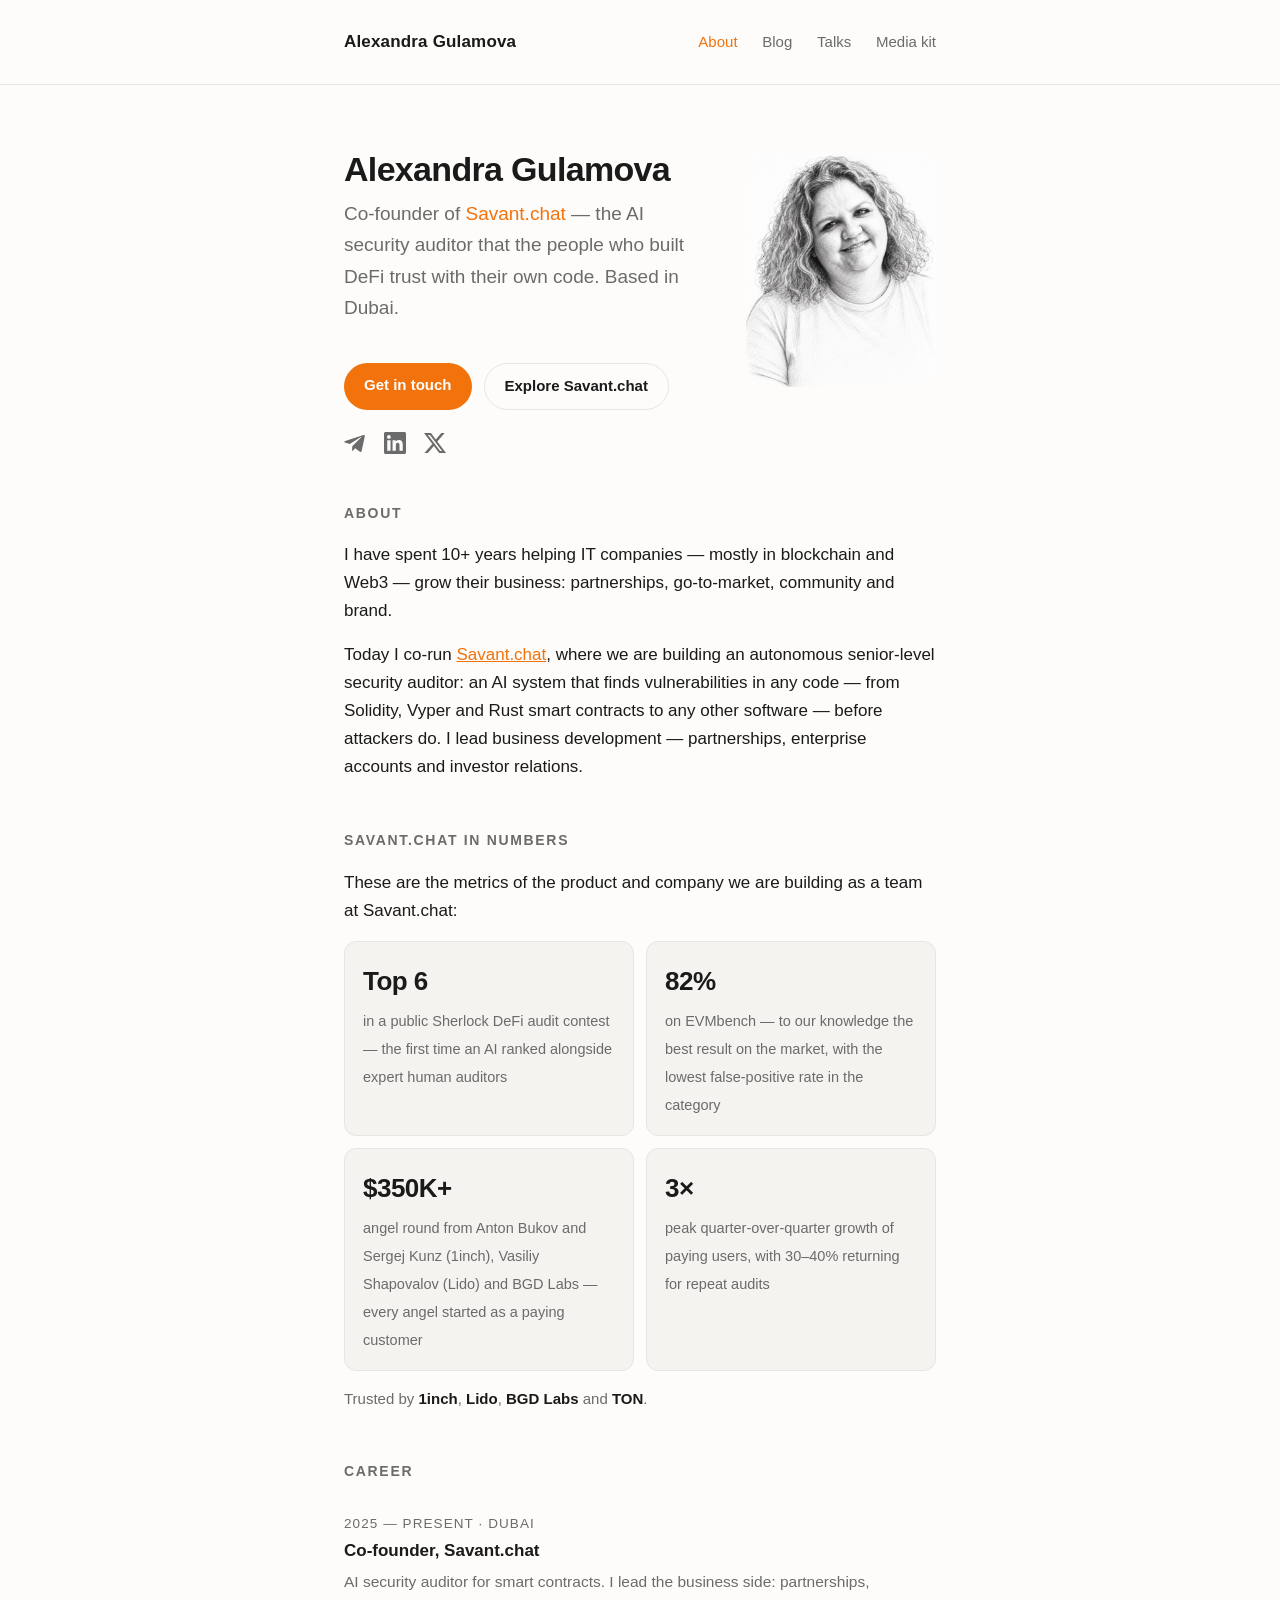
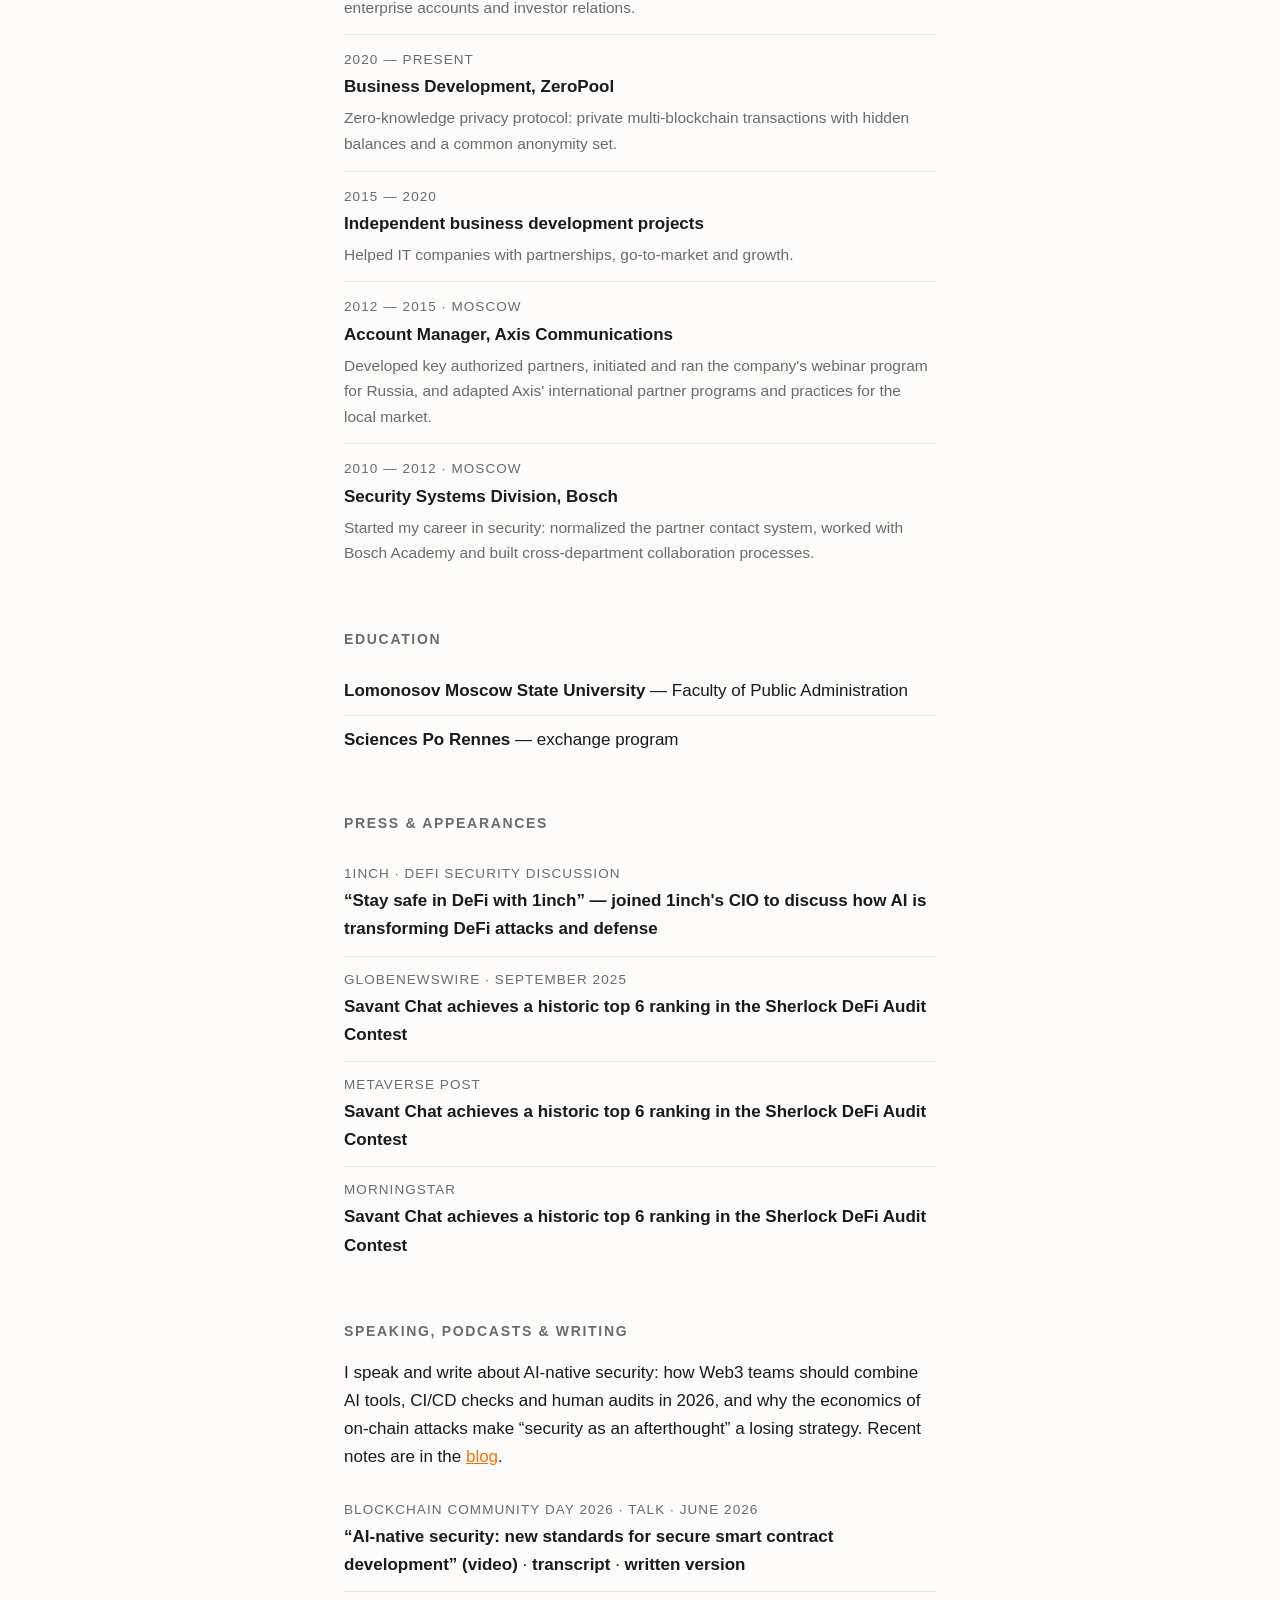
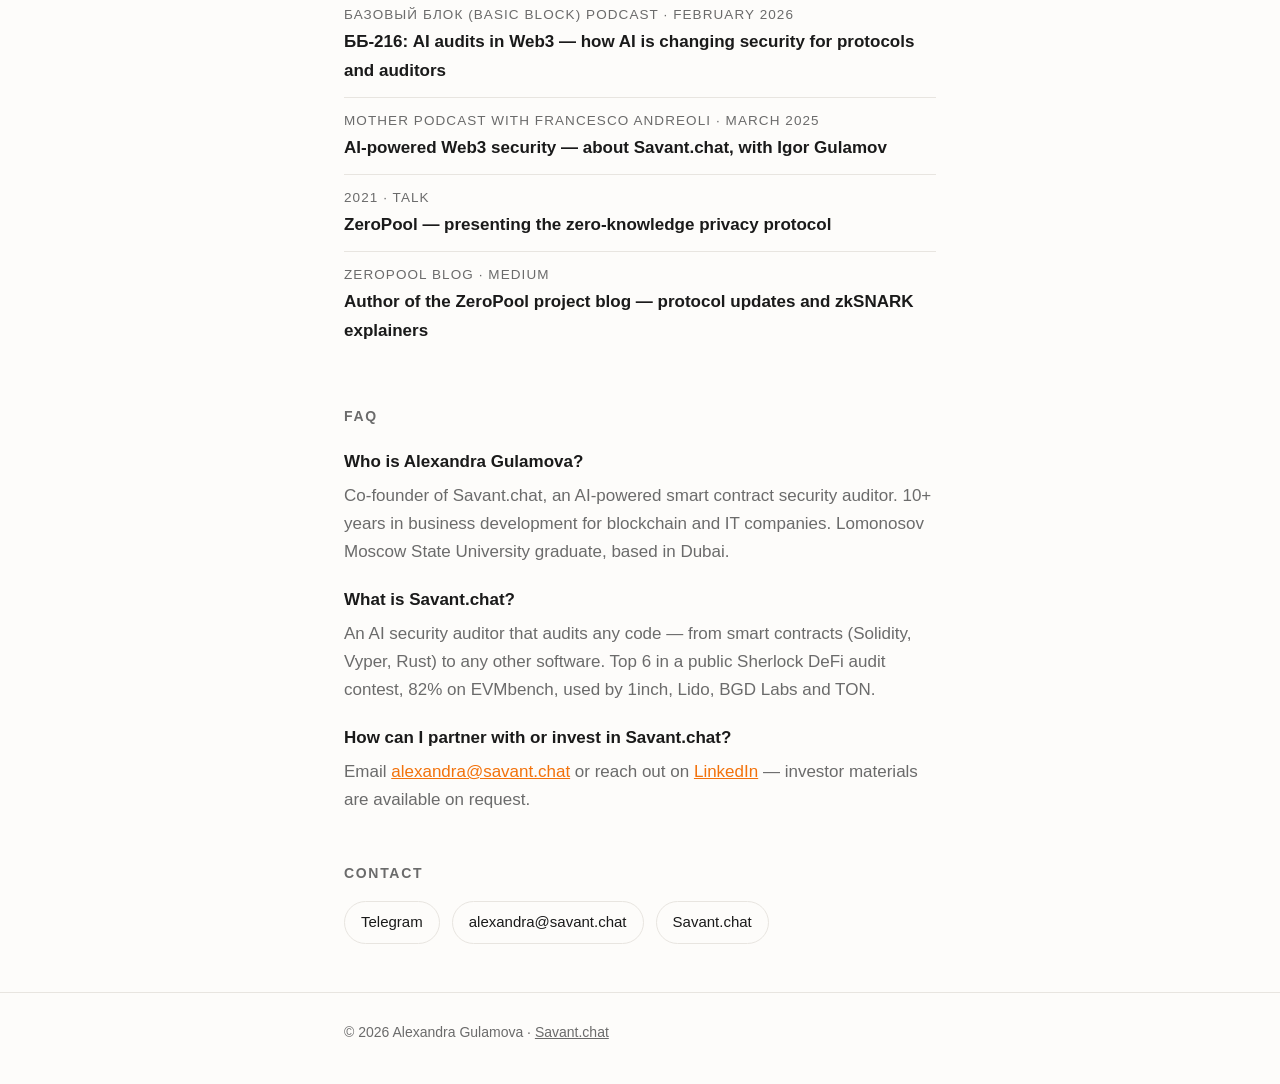
==== commit 289701e7: "Add Talks section with full transcript of Blockchain Community Day 2026 talk Co-Authored-By: Claude " ====
--- a/index.html
+++ b/index.html
@@ -140,6 +140,7 @@
     <nav>
       <a href="index.html" aria-current="page">About</a>
       <a href="blog/index.html">Blog</a>
+      <a href="talks/index.html">Talks</a>
       <a href="media-kit.html">Media kit</a>
     </nav>
   </div>
@@ -244,7 +245,7 @@
     <ul class="press">
       <li>
         <span class="src">Blockchain Community Day 2026 · Talk · June 2026</span>
-        <a href="https://www.youtube.com/watch?v=ZrZ4AwwzMtY">“AI-native security: new standards for secure smart contract development” (video)</a> · <a href="blog/ai-native-security-stack-2026.html">written version</a>
+        <a href="https://www.youtube.com/watch?v=ZrZ4AwwzMtY">“AI-native security: new standards for secure smart contract development” (video)</a> · <a href="talks/ai-native-security-blockchain-community-day-2026.html">transcript</a> · <a href="blog/ai-native-security-stack-2026.html">written version</a>
       </li>
       <li>
         <span class="src">Базовый Блок (Basic Block) podcast · February 2026</span>
--- a/style.css
+++ b/style.css
@@ -279,6 +279,15 @@
 
 .trusted strong { color: var(--text); font-weight: 600; }
 
+/* Transcript timestamps */
+.tstamp {
+  color: var(--muted);
+  font-size: 14px;
+  font-weight: 400;
+  font-variant-numeric: tabular-nums;
+  margin-right: 8px;
+}
+
 /* Career timeline */
 ul.timeline {
   list-style: none;
